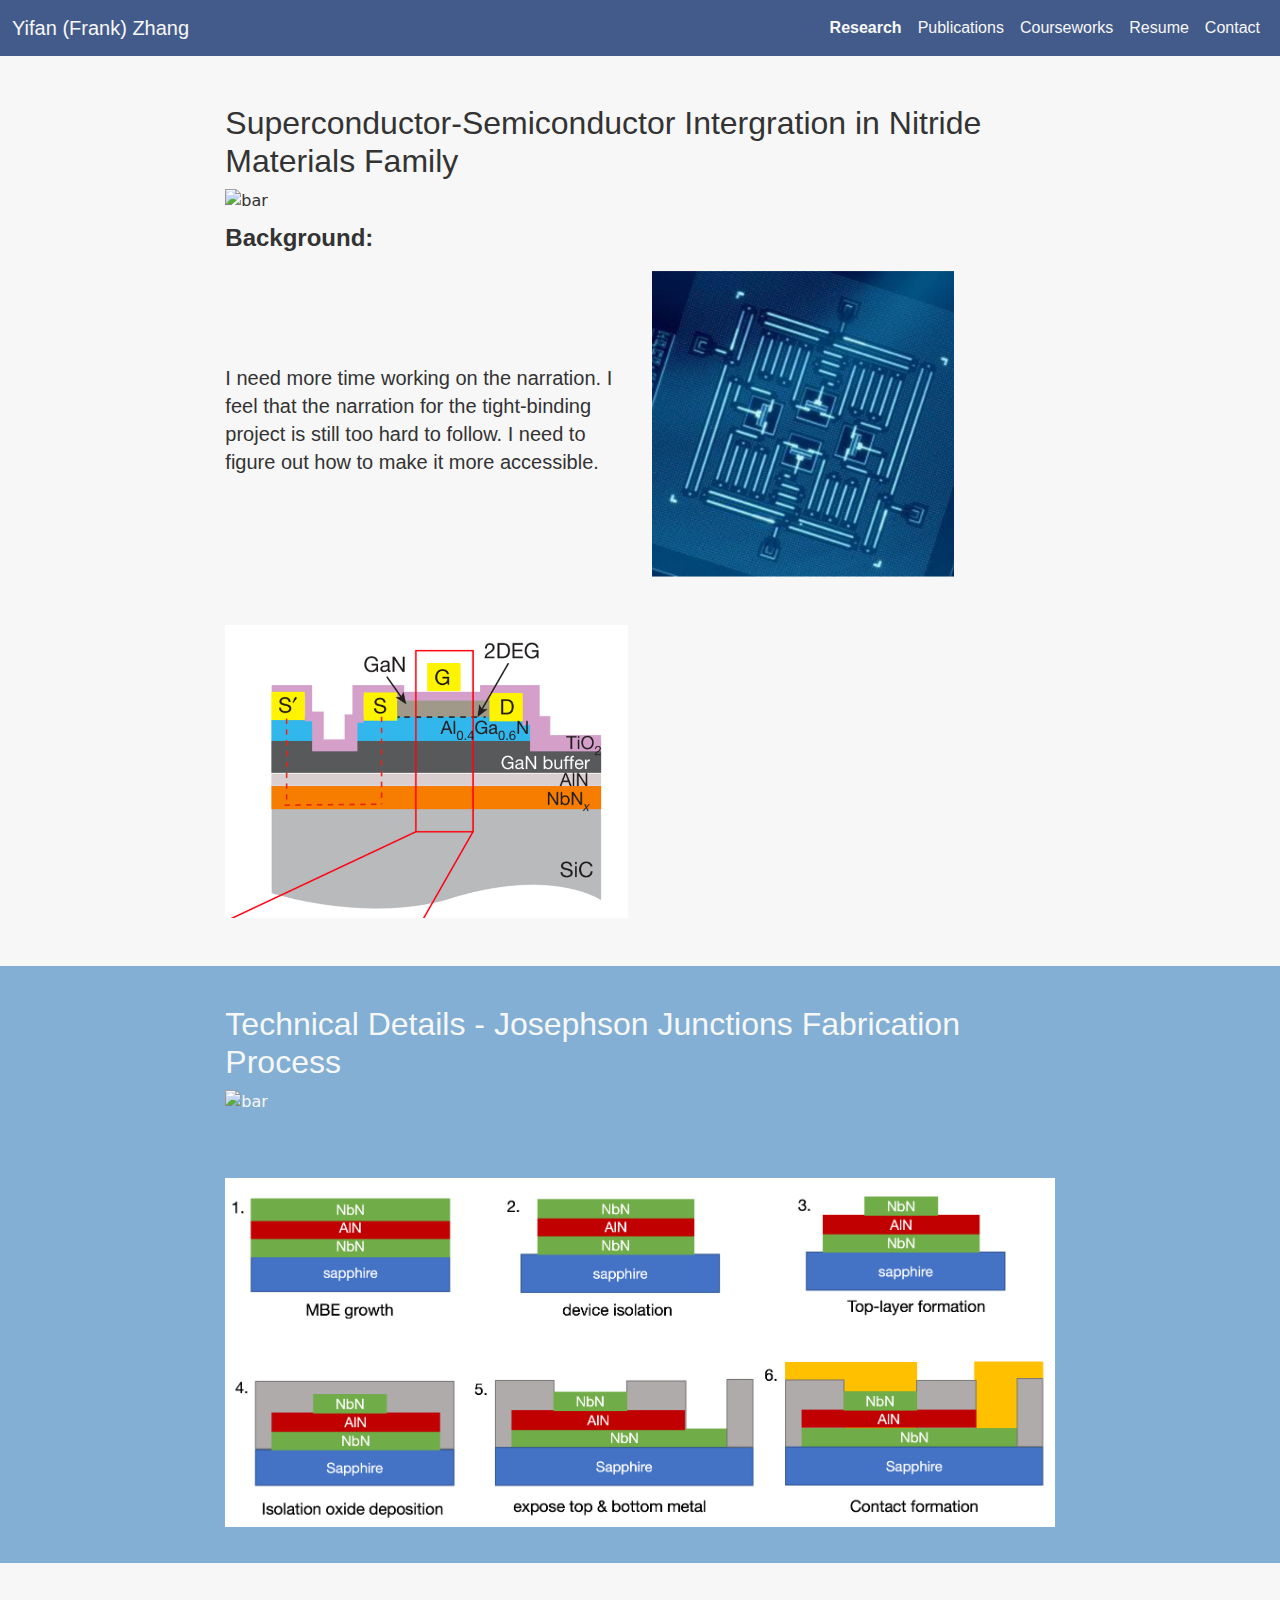
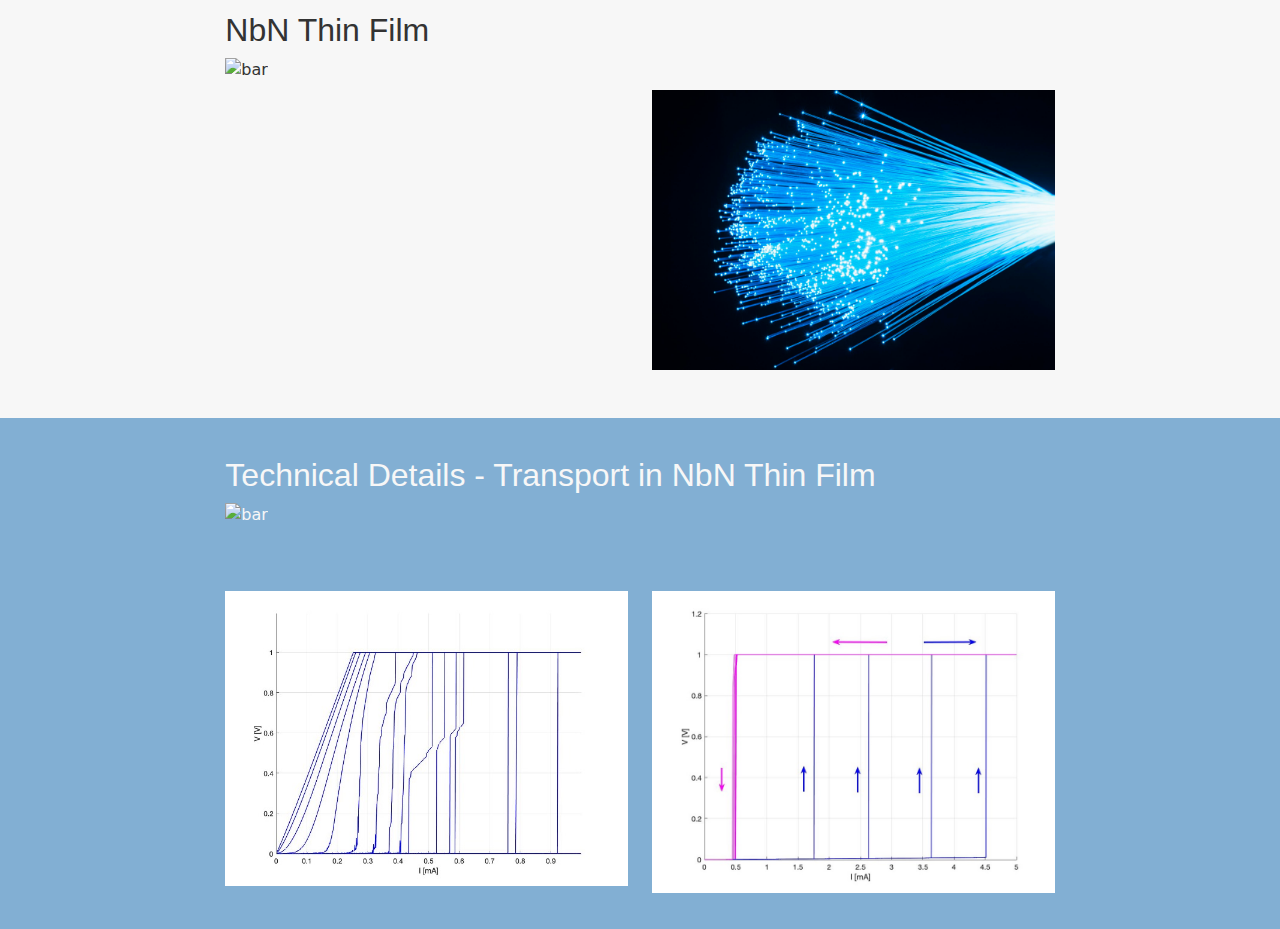
==== nitride_superconductivity.html @ 020ad1ca "first iteration with nitride incomplete" ====
<!DOCTYPE html>
<html lang="en">

<head>
    <title>Frank Zhang</title>
    <meta charset="utf-8">
    <meta name="viewport" content="width=device-width, initial-scale=1">

    <link href="https://cdn.jsdelivr.net/npm/bootstrap@5.1.3/dist/css/bootstrap.min.css" rel="stylesheet">
    <link href="https://fonts.googleapis.com/css?family=Oswald" rel=“stylesheet”>
    <link rel="stylesheet" href="index.css">

    <script src="https://cdn.jsdelivr.net/npm/bootstrap@5.1.3/dist/js/bootstrap.bundle.min.js"></script>
</head>



<body style="background-color:#F7F7F7;">
    <!-- horizontal navbar that becomes vertical on small screens -->
    <nav class="navbar navbar-expand-sm bg-lightblue">
        <div class="container-fluid">
            <a class="navbar-brand text-cwhite" href="index.html">Yifan (Frank) Zhang</a>
            <!-- Links -->
            <ul class="navbar-nav">
                <li class="nav-item dropdown">
                    <a class="nav-link text-cwhite" data-bs-toggle="dropdown" href="#"><b>Research</b></a>
                    <ul class="dropdown-menu bg-lightblue">
                        <li><a class="dropdown-item text-cwhite" href="overview.html">Overview</a></li>
                        <li><a class="dropdown-item text-cwhite" href="tight_binding.html">Oxide
                                    Tight-Binding</a></li>
                        <li><a class="dropdown-item text-cwhite" href="nitride_superconductivity.html"><b>Nitride
                                Superconductivity</b></a></li>
                    </ul>
                </li>
                <li class="nav-item">
                    <a class="nav-link text-cwhite" href="publications.html">Publications</a>
                </li>
                <li class="nav-item">
                    <a class="nav-link text-cwhite" href="courseworks.html">Courseworks</a>
                </li>
                <li class="nav-item">
                    <a class="nav-link text-cwhite" target="self" href="resume.pdf">Resume</a>
                </li>
                <li class="nav-item">
                    <a class="nav-link text-cwhite" href="contact.html">Contact</a>
                </li>
            </ul>
        </div>
    </nav>


    <div class="container-fluid">
        <div class="row ml-5 mt-5">
            <div class="col-sm-2 text-cblack"></div>
            <div class="col-sm-8 text-cblack">
                <h2>
                    Superconductor-Semiconductor Intergration in Nitride Materials Family
                </h2>
                <img src="img/green_bar.png" class="img-fluid bar" alt="bar">

            </div>
        </div>

        <div class="row ml-5 mt-2">
            <div class="col-sm-2 text-cblack"></div>
            <div class="col-sm-8 text-cblack">
                <p class="h4 overview">
                    <b>Background:</b>
                </p>
            </div>
        </div>

        <div class="row ml-5 mt-2">
            <div class="col-sm-2 text-cblack"></div>
            <div class="col-sm-4 text-cblack vertical_center">
                <p class="h5 overview">
                    I need more time working on the narration. I feel that the narration for the tight-binding project is still too hard to follow. I need to figure out how to make it more accessible.
                </p>
            </div>
            <div class="col-sm-4 text-cblack">
                <img src="img/qubits.png" class="img-fluid w-75" alt="qubtis">
            </div>
        </div>

        <div class="row ml-5 mt-5">
            <div class="col-sm-2 text-cblack"></div>
            <div class="col-sm-4 text-cblack">
                <img src="img/super_hemt.png" class="img-fluid" alt="transistor on superconductor">
            </div>
            <div class="col-sm-4 text-cblack vertical_center">
                <p class="h5 overview">

                </p>
            </div>
        </div>
    </div>

    <div class="container-fluid technical-background">
        <div class="row ml-5 mt-5">
            <div class="col-sm-2 text-cwhite"></div>
            <div class="col-sm-8 text-cwhite">
                <h2>
                    <br/>Technical Details - Josephson Junctions Fabrication Process
                </h2>
                <img src="img/purple_bar.png" class="img-fluid bar" alt="bar">
            </div>
        </div>

        <div class="row ml-5 mt-2">
            <div class="col-sm-2 text-cwhite"></div>
            <div class="col-sm-8 text-cwhite vertical_center">
                <p class="h5 overview">

                </p>

            </div>
        </div>

        <div class="row ml-5 mt-5">
            <div class="col-sm-2 text-cwhite"></div>
            <div class="col-sm-8 text-cwhite">
                <img src="img/jj_process.png" class="img-fluid float-center" alt="Josephson junctions process flow">
                <p class="h5 overview">
                    <br/> 
                </p>
            </div>
        </div>


    </div>

    <div class="container-fluid">
        <div class="row ml-5 mt-5">
            <div class="col-sm-2 text-cblack"></div>
            <div class="col-sm-8 text-cblack">
                <h2>
                    NbN Thin Film
                </h2>
                <img src="img/blue_bar.png" class="img-fluid bar" alt="bar">

            </div>
        </div>

        <div class="row ml-5 mt-2">
            <div class="col-sm-2 text-cblack"></div>
            <div class="col-sm-4 text-cblack vertical_center">
                <p class="h5 overview">
                    
                </p>
            </div>
            <div class="col-sm-4 text-cblack">
                <img src="img/fiber.jpeg" class="img-fluid" alt="quantum communication">
            </div>
        </div>
    </div>

    <div class="container-fluid technical-background">
        <div class="row ml-5 mt-5">
            <div class="col-sm-2 text-cwhite"></div>
            <div class="col-sm-8 text-cwhite">
                <h2>
                    <br/>Technical Details - Transport in NbN Thin Film
                </h2>
                <img src="img/purple_bar.png" class="img-fluid bar" alt="bar">
            </div>
        </div>

        <div class="row ml-5 mt-2">
            <div class="col-sm-2 text-cwhite"></div>
            <div class="col-sm-8 text-cwhite vertical_center">
                <p class="h5 overview">

                </p>
            </div>
        </div>

        <div class="row ml-5 mt-5">
            <div class="col-sm-2 text-cwhite"></div>
            <div class="col-sm-4 text-cwhite">
                <img src="img/nbn_iv.jpg" class="img-fluid" alt="NbN Phase Slip Centers">
                <p class="h5 overview">
                    <br/> 
                </p>
            </div>
            <div class="col-sm-4 text-cwhite">
                <img src="img/nbn_retrap.jpg" class="img-fluid" alt="NbN Retrapping Dynamics">
                <p class="h5 overview">
                    <br/> 
                </p>
            </div>
        </div>


    </div>
    
</body>

</html>
---- index.css ----
.container-bg {
    background: #F2F2F2;
}


h1, h2, h3, h4, h5, h6, .h1, .h2, .h3, .h4, .h5, .h6, p, .p, a, .a {
    /* margin-bottom: 0.5rem; */
    font-family: ‘Oswald’, sans-serif;
    /* font-weight: 500;
    line-height: 1.2;
    color: inherit; */
    }

.text-cblack {
    color: #333333;
}

.text-cwhite {
    color: #f7f7f7;
}

.text-cgrey {
    color: #999999;
}

.text-corange {
    color: #C35A00;
}

.text-cgreen {
    color: #008e00;
}

.text-cblue {
    color: #011F5B
}

.bg-lightblue{
    background: rgb(67, 91, 138);
}

.bg-darkgrey{
    background: #999999;
}

.courseworks{
    line-height: 1.8;
    text-align: center;
}

.contact{
    line-height: 1.8;
    text-align: left;
}

.publications{
    line-height: 1.5;
    text-align: left;
}

.overview{
    line-height: 1.4;
    text-align: left;
}

.bar{
    min-height: 8px;
}

.my_list{
    list-style-type: none;
}

.vertical_center{
    margin-top: auto;
    margin-bottom: auto;
}

.technical-background{
    background-color:#82AFD3;
}
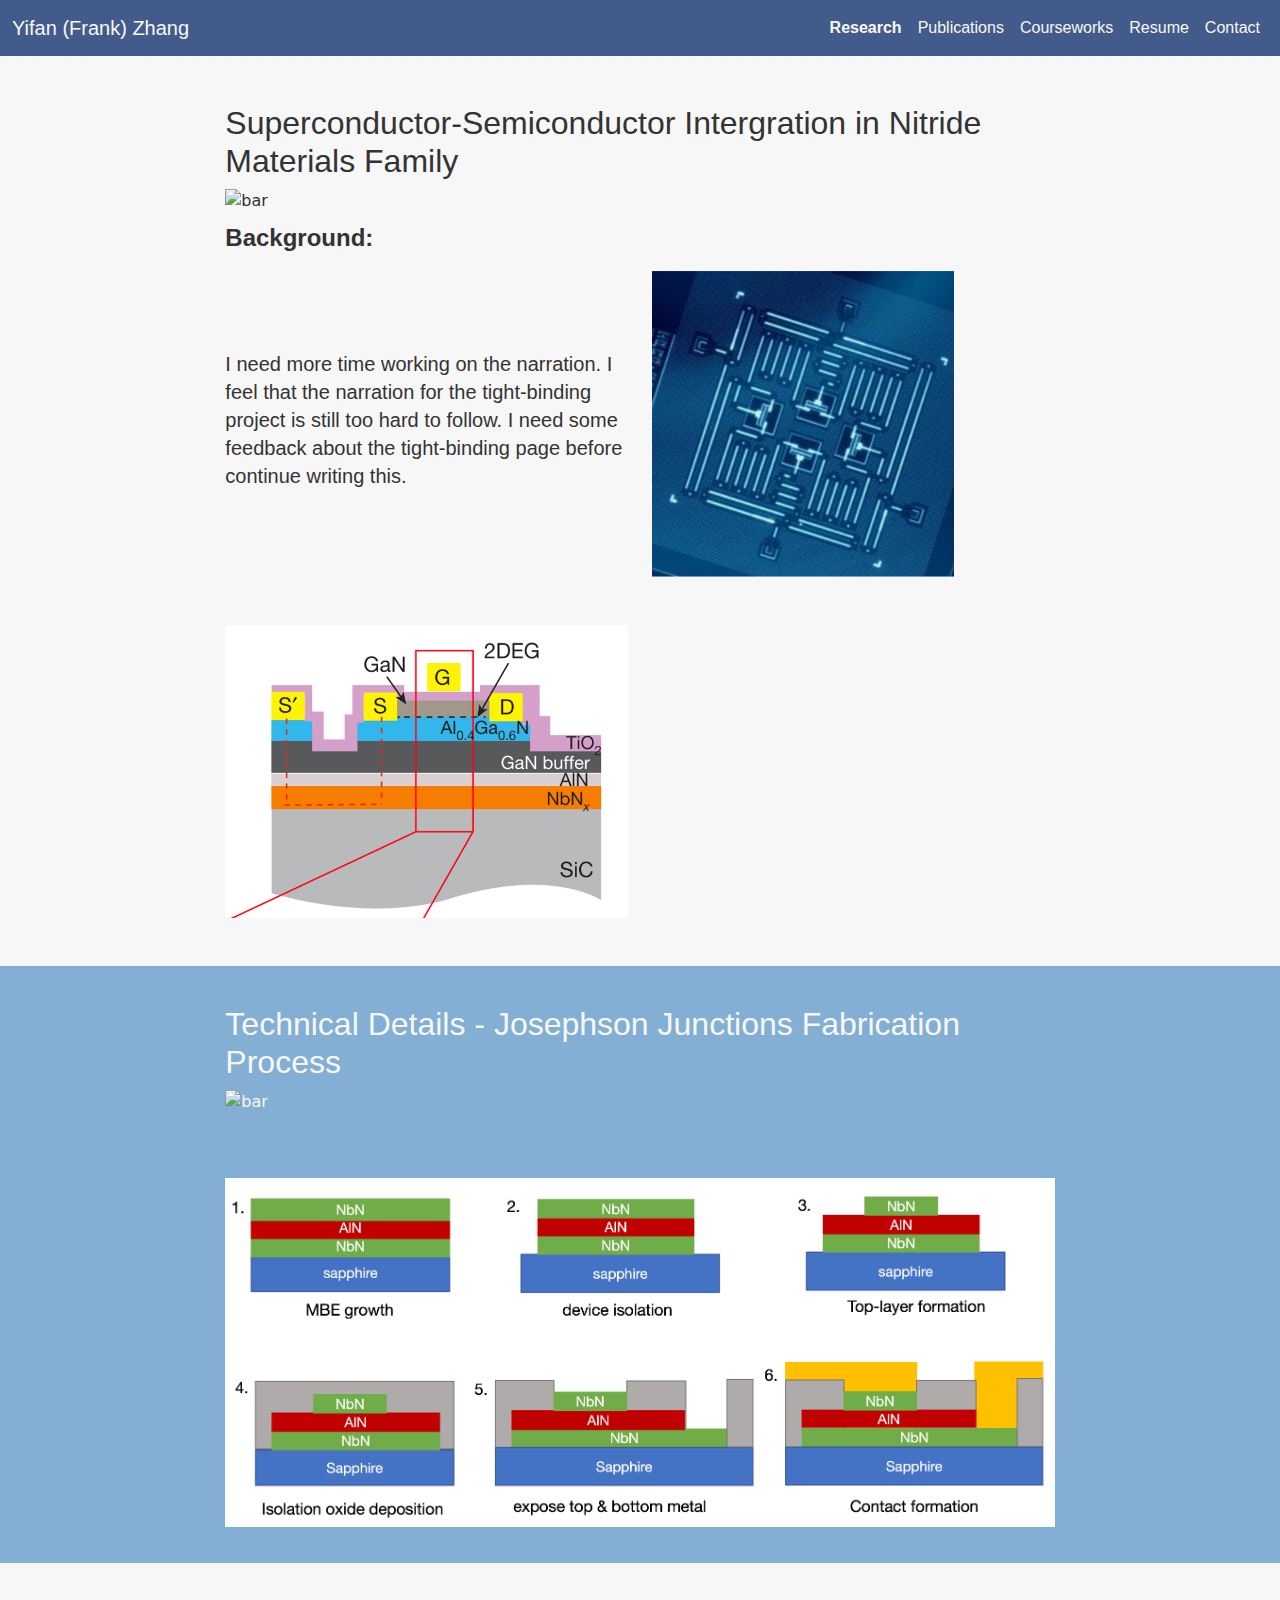
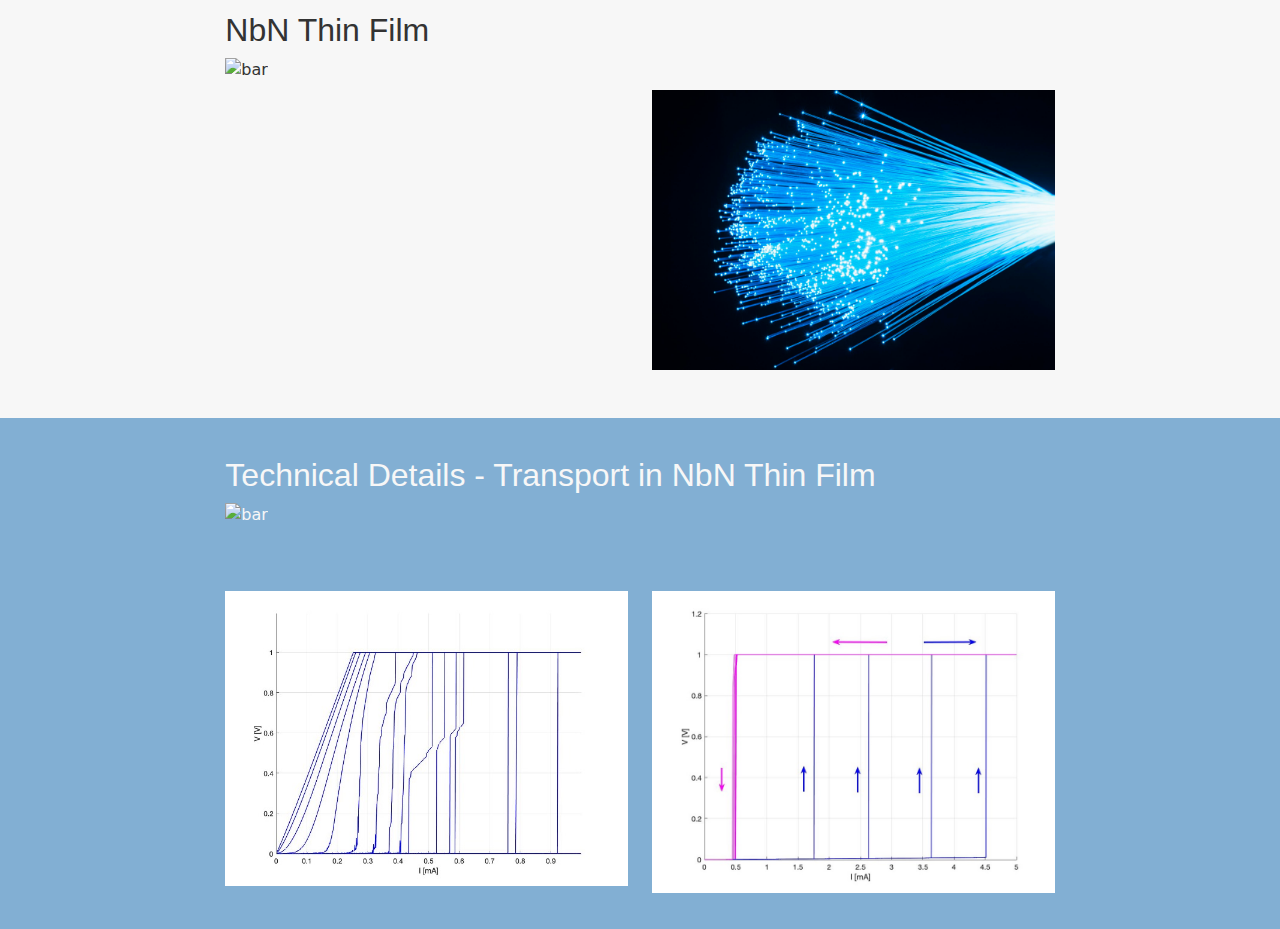
==== commit 4c9f65b5: "comment on nitride" ====
--- a/nitride_superconductivity.html
+++ b/nitride_superconductivity.html
@@ -74,7 +74,7 @@
             <div class="col-sm-2 text-cblack"></div>
             <div class="col-sm-4 text-cblack vertical_center">
                 <p class="h5 overview">
-                    I need more time working on the narration. I feel that the narration for the tight-binding project is still too hard to follow. I need to figure out how to make it more accessible.
+                    I need more time working on the narration. I feel that the narration for the tight-binding project is still too hard to follow. I need some feedback about the tight-binding page before continue writing this.
                 </p>
             </div>
             <div class="col-sm-4 text-cblack">
